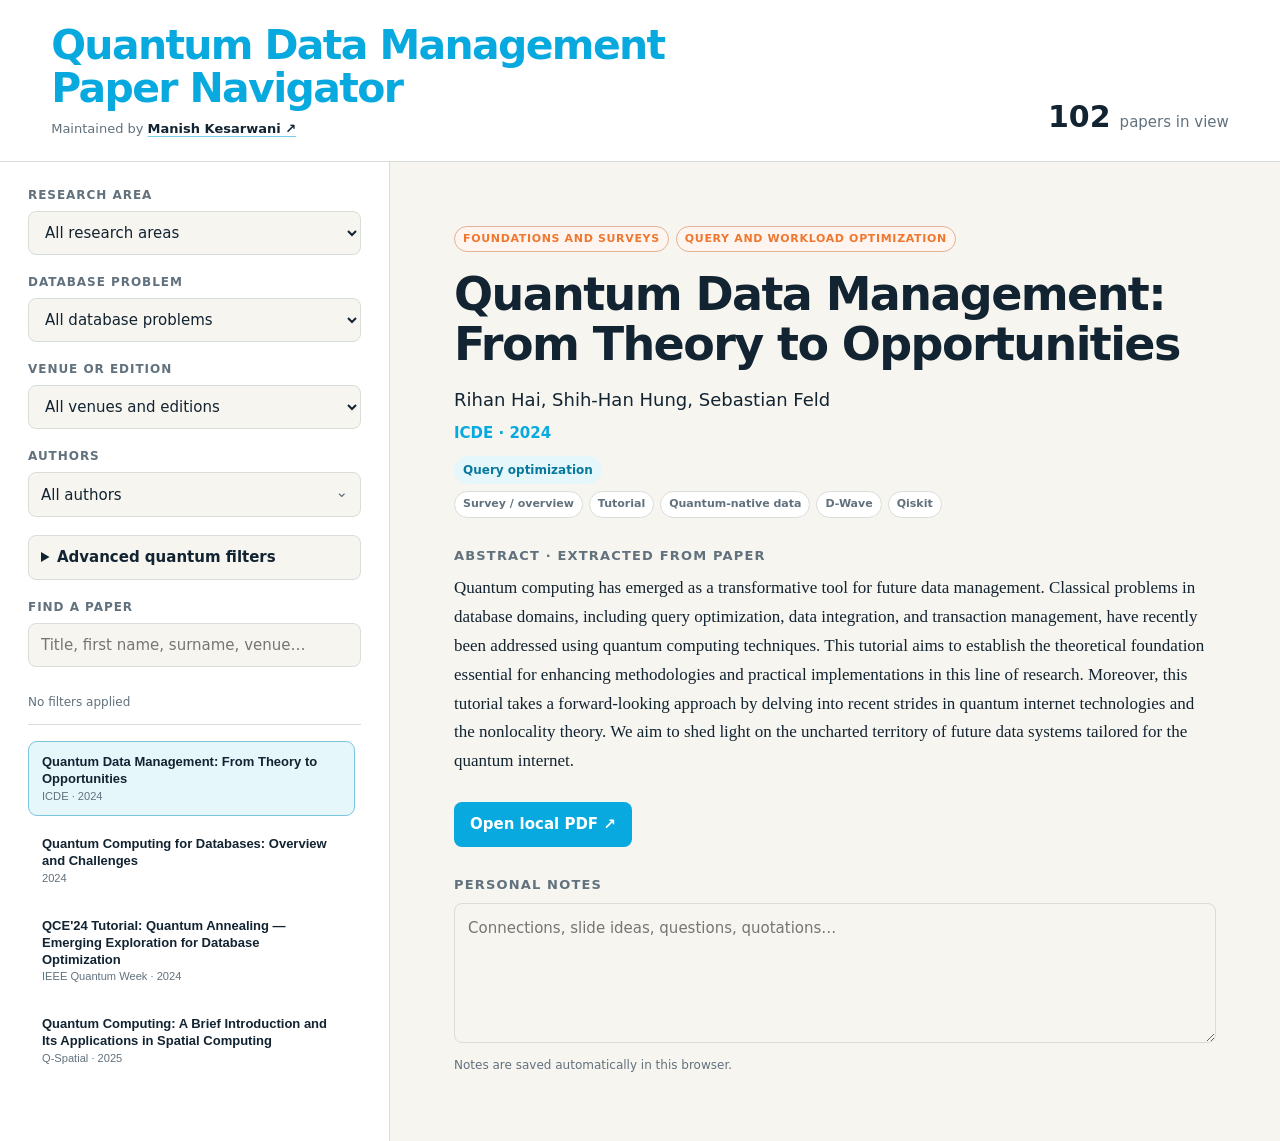
==== index.html @ b604eb28 "Serve explorer from organization homepage" ====
<!doctype html>
<html lang="en">
<head>
  <meta charset="utf-8">
  <meta name="viewport" content="width=device-width, initial-scale=1">
  <meta http-equiv="refresh" content="0; url=paper-navigator/">
  <title>Quantum Data Management Paper Navigator</title>
  <link rel="canonical" href="https://quantumdbms.github.io/paper-navigator/">
</head>
<body>
  <p>Opening the <a href="paper-navigator/">Quantum Data Management Paper Navigator</a>…</p>
</body>
</html>
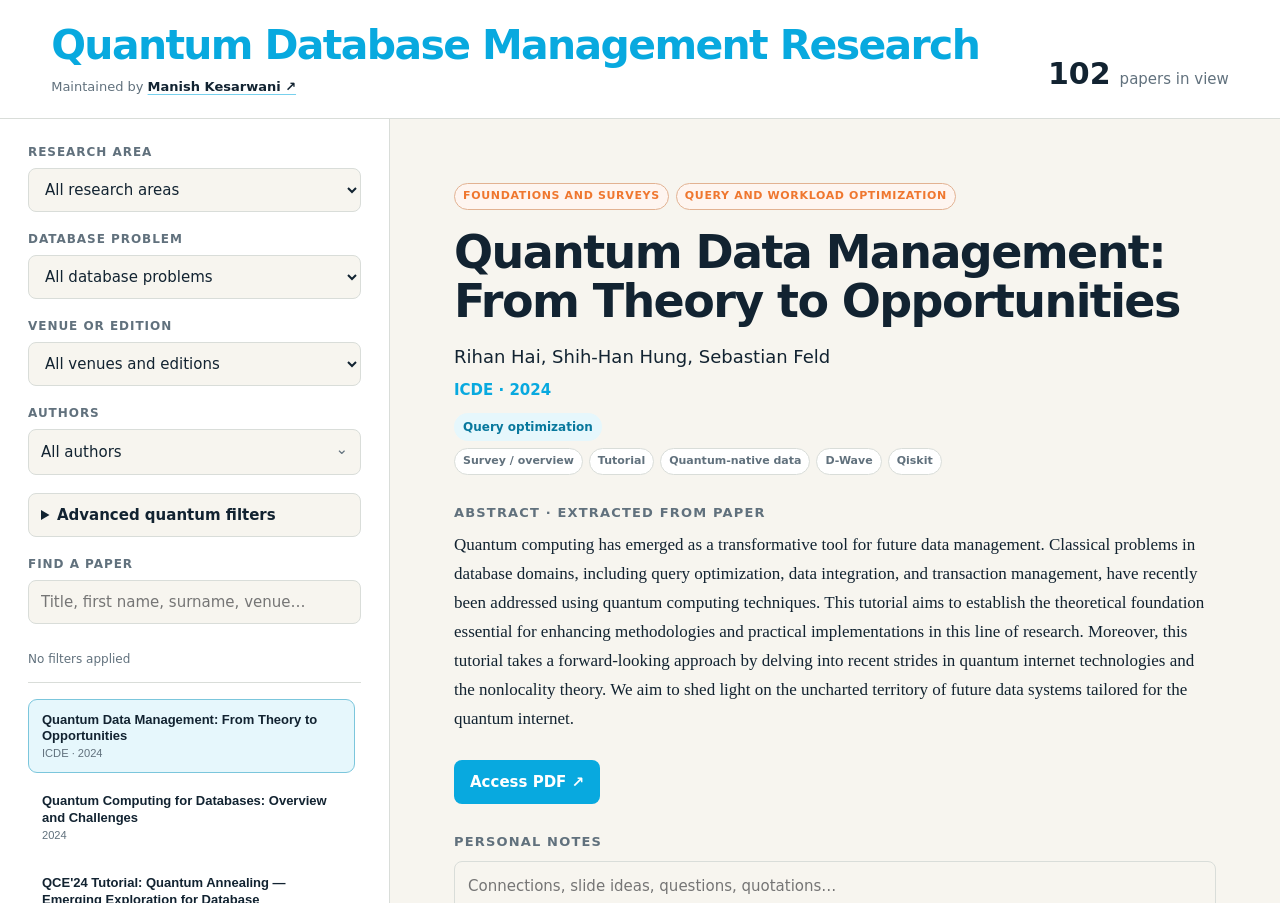
==== commit 6849bf0d: "Rename explorer to Quantum Database Management Research" ====
--- a/index.html
+++ b/index.html
@@ -4,10 +4,10 @@
   <meta charset="utf-8">
   <meta name="viewport" content="width=device-width, initial-scale=1">
   <meta http-equiv="refresh" content="0; url=paper-navigator/">
-  <title>Quantum Data Management Paper Navigator</title>
+  <title>Quantum Database Management Research</title>
   <link rel="canonical" href="https://quantumdbms.github.io/paper-navigator/">
 </head>
 <body>
-  <p>Opening the <a href="paper-navigator/">Quantum Data Management Paper Navigator</a>…</p>
+  <p>Opening <a href="paper-navigator/">Quantum Database Management Research</a>…</p>
 </body>
 </html>
